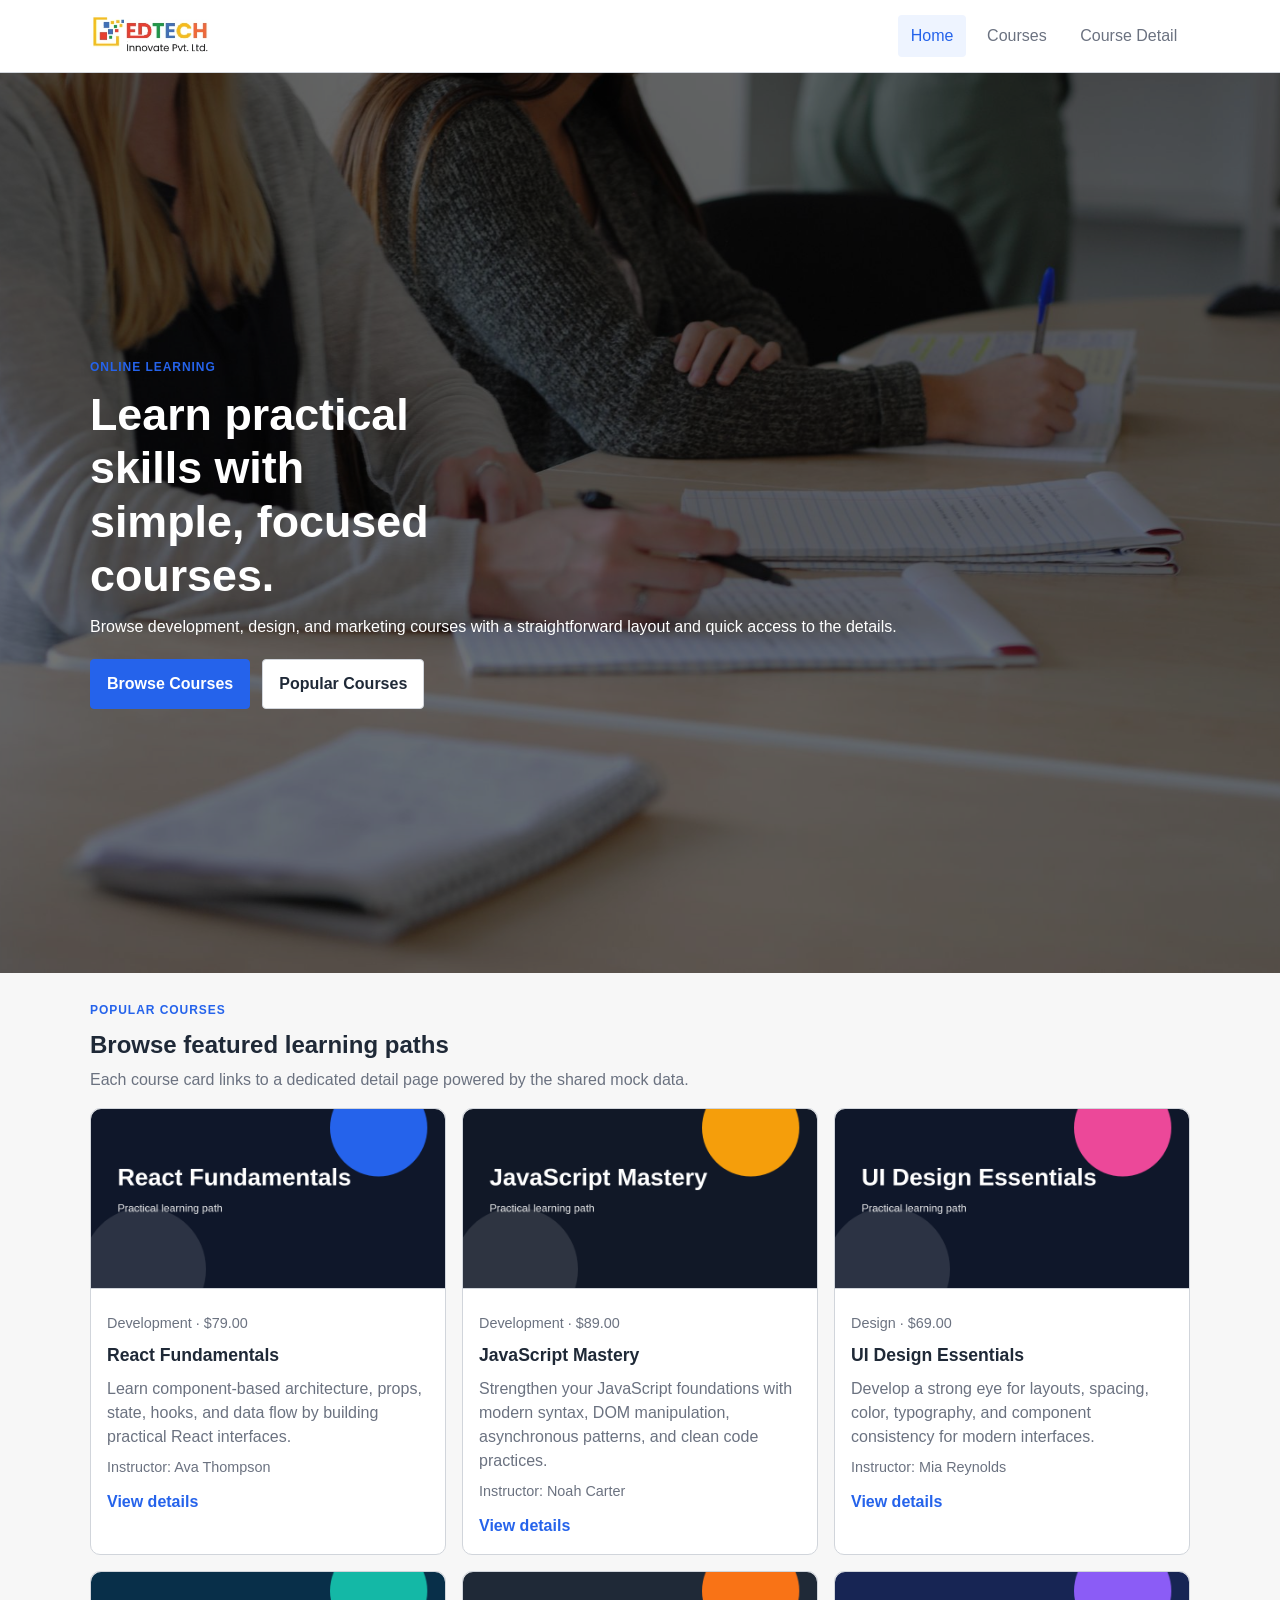
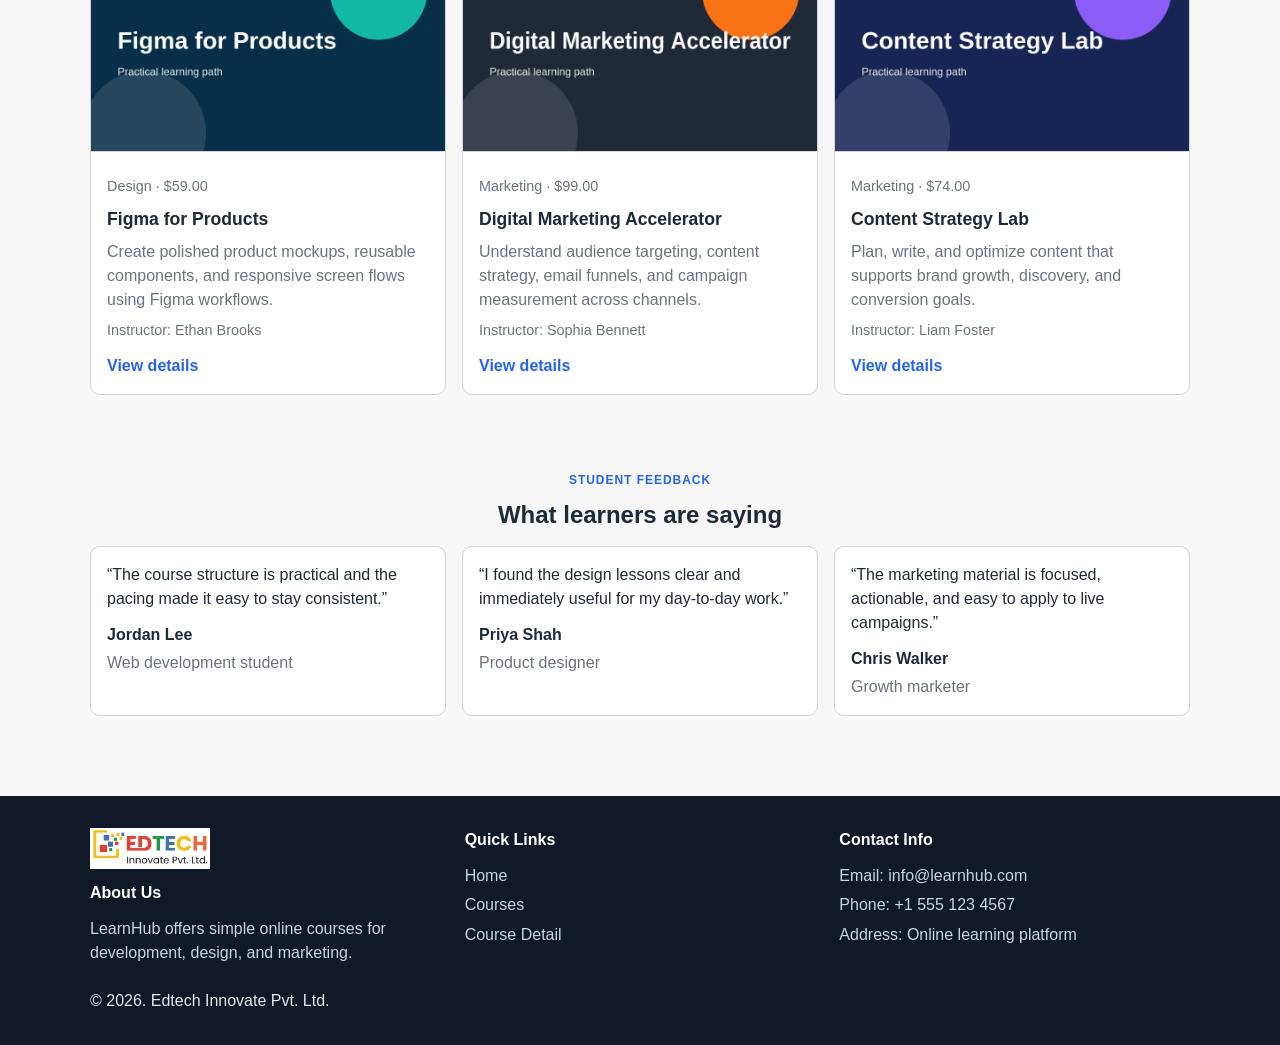
==== index.html @ 3e3bf273 "updating" ====
<!DOCTYPE html>
<html lang="en">

<head>
    <meta charset="UTF-8">
    <meta name="viewport" content="width=device-width, initial-scale=1.0">
    <title>LearnHub | Home</title>
    <link rel="preconnect" href="https://fonts.googleapis.com">
    <link rel="preconnect" href="https://fonts.gstatic.com" crossorigin>
    <link href="https://fonts.googleapis.com/css2?family=Manrope:wght@400;500;600;700;800&display=swap"
        rel="stylesheet">
    <link rel="stylesheet" href="css/style.css">
    <script src="js/courses.js" defer></script>
    <script src="js/script.js" defer></script>
</head>

<body>
    <header class="site-header">
        <div class="container nav-bar">
            <a href="index.html" class="brand" aria-label="LearnHub home">
                <img src="assests/updated-logo.webp" alt="LearnHub logo" class="brand-logo">
            </a>
            <button id="mobile-menu-button" class="menu-button" type="button" aria-controls="mobile-menu"
                aria-expanded="false">
                <span class="sr-only">Toggle menu</span>
                <span></span>
                <span></span>
                <span></span>
            </button>
            <nav class="desktop-nav" aria-label="Primary navigation">
                <a href="index.html" class="nav-link is-current">Home</a>
                <a href="courses.html" class="nav-link">Courses</a>
                <a href="course-detail.html?id=react-fundamentals" class="nav-link">Course Detail</a>
            </nav>
        </div>
        <div id="mobile-menu" class="mobile-nav hidden" aria-label="Mobile navigation">
            <a href="index.html" class="nav-link is-current">Home</a>
            <a href="courses.html" class="nav-link">Courses</a>
            <a href="course-detail.html?id=react-fundamentals" class="nav-link">Course Detail</a>
        </div>
    </header>

    <main>
        <section class="hero-section">
            <div class="container hero-grid">
                <div class="hero-copy">
                    <span class="eyebrow">Online learning</span>
                    <h1>Learn practical skills with simple, focused courses.</h1>
                    <p>Browse development, design, and marketing courses with a straightforward layout and quick access
                        to the details.</p>
                    <div class="hero-actions">
                        <a href="courses.html" class="button button-primary">Browse Courses</a>
                        <a href="#featured-courses" class="button button-secondary">Popular Courses</a>
                    </div>
                </div>
            </div>
        </section>

        <section class="section-block" id="featured-courses">
            <div class="container section-heading">
                <div>
                    <span class="eyebrow">Popular courses</span>
                    <h2>Browse featured learning paths</h2>
                </div>
                <p>Each course card links to a dedicated detail page powered by the shared mock data.</p>
            </div>
            <div class="container">
                <div id="featured-courses-grid" class="course-grid"></div>
            </div>
        </section>

        <section class="section-block testimonials-section">
            <div class="container section-heading centered">
                <div>
                    <span class="eyebrow">Student feedback</span>
                    <h2>What learners are saying</h2>
                </div>
            </div>
            <div class="container testimonial-grid">
                <article class="testimonial-card">
                    <p>“The course structure is practical and the pacing made it easy to stay consistent.”</p>
                    <strong>Jordan Lee</strong>
                    <span>Web development student</span>
                </article>
                <article class="testimonial-card">
                    <p>“I found the design lessons clear and immediately useful for my day-to-day work.”</p>
                    <strong>Priya Shah</strong>
                    <span>Product designer</span>
                </article>
                <article class="testimonial-card">
                    <p>“The marketing material is focused, actionable, and easy to apply to live campaigns.”</p>
                    <strong>Chris Walker</strong>
                    <span>Growth marketer</span>
                </article>
            </div>
        </section>
    </main>

    <footer class="site-footer">
        <div class="container footer-grid">
            <div class="footer-col">
                <img src="assests/updated-logo.webp" alt="LearnHub logo" class="footer-logo">
                <h3>About Us</h3>
                <p>LearnHub offers simple online courses for development, design, and marketing.</p>
            </div>
            <div class="footer-col">
                <h3>Quick Links</h3>
                <a href="index.html">Home</a>
                <a href="courses.html">Courses</a>
                <a href="course-detail.html?id=react-fundamentals">Course Detail</a>
            </div>
            <div class="footer-col">
                <h3>Contact Info</h3>
                <p>Email: info@learnhub.com</p>
                <p>Phone: +1 555 123 4567</p>
                <p>Address: Online learning platform</p>
            </div>
            <div class="footer-col">© 2026. Edtech Innovate Pvt. Ltd.</div>
        </div>
    </footer>
</body>

</html>
---- css/style.css ----
:root {
  --bg: #f7f7f7;
  --surface: #ffffff;
  --text: #1f2937;
  --muted: #6b7280;
  --line: #d1d5db;
  --primary: #2563eb;
  --container: 1100px;
}

* {
  box-sizing: border-box;
}

html {
  scroll-behavior: smooth;
}

body {
  margin: 0;
  font-family: Arial, Helvetica, sans-serif;
  background: var(--bg);
  color: var(--text);
  line-height: 1.5;
}

img {
  display: block;
  max-width: 100%;
}

a {
  color: inherit;
  text-decoration: none;
}

button,
input {
  font: inherit;
}

button {
  cursor: pointer;
}

.container {
  width: min(calc(100% - 2rem), var(--container));
  margin: 0 auto;
}

.hidden {
  display: none !important;
}

.sr-only {
  position: absolute;
  width: 1px;
  height: 1px;
  padding: 0;
  margin: -1px;
  overflow: hidden;
  clip: rect(0, 0, 0, 0);
  white-space: nowrap;
  border: 0;
}

.site-header {
  position: sticky;
  top: 0;
  z-index: 20;
  background: #fff;
  border-bottom: 1px solid var(--line);
}

.site-footer {
  background: #111827;
  color: #e5e7eb;
  margin-top: 2rem;
}

.nav-bar {
  min-height: 72px;
  display: flex;
  align-items: center;
  justify-content: space-between;
  gap: 1rem;
}

.brand-logo {
  width: 120px;
  height: auto;
}

.desktop-nav {
  display: none;
  align-items: center;
  gap: 0.5rem;
}

.nav-link {
  display: inline-flex;
  align-items: center;
  justify-content: center;
  padding: 0.55rem 0.8rem;
  border-radius: 4px;
  color: var(--muted);
}

.nav-link:hover,
.nav-link.is-current {
  color: var(--primary);
  background: #eef4ff;
}

.mobile-nav {
  display: grid;
  gap: 0.5rem;
  padding: 0 1rem 1rem;
}

.menu-button {
  width: 44px;
  height: 44px;
  display: inline-flex;
  flex-direction: column;
  justify-content: center;
  align-items: center;
  gap: 4px;
  border: 1px solid var(--line);
  border-radius: 4px;
  background: #fff;
}

.menu-button span {
  width: 18px;
  height: 2px;
  background: #111827;
  border-radius: 999px;
}
.hero-section {
  height: 100vh;
  display: flex;
  align-items: center;
  justify-content: center;
  width: 100%;
  position: relative;
  overflow: hidden;
  background-image: url("../assests/banner.jpg");
  background-size: cover;
  background-position: center;
  background-repeat: no-repeat;
}

.hero-section::before {
  content: "";
  position: absolute;
  inset: 0;
  background: rgba(0, 0, 0, 0.55);
  z-index: 0;
}

.hero-section > .container {
  position: relative;
  z-index: 1;
}

.hero-section,
.page-hero {
  padding: 2rem 0 1.5rem;
}

.hero-grid,
.detail-layout,
.course-grid,
.testimonial-grid,
#course-list,
#featured-courses-grid {
  display: grid;
  gap: 1rem;
}

.hero-copy h1,
.page-hero h1,
.section-heading h2,
.basic-card h1 {
  margin: 0;
  line-height: 1.2;
}

.hero-copy h1 {
  font-size: clamp(2rem, 5vw, 2.8rem);
  max-width: 14ch;
  color: #fff;
}

.hero-copy p {
  margin: 0.75rem 0 0;
  color: #fff;
}

.page-hero p,
.section-heading p,
.basic-card p,
.course-card-body p {
  margin: 0.5rem 0 0;
  color: var(--muted);
}

.eyebrow {
  display: inline-block;
  margin-bottom: 0.75rem;
  color: var(--primary);
  font-size: 0.75rem;
  font-weight: 700;
  text-transform: uppercase;
  letter-spacing: 0.08em;
}

.hero-actions,
.button-row,
.filter-group {
  display: flex;
  flex-wrap: wrap;
  gap: 0.75rem;
}

.hero-actions {
  margin-top: 1.25rem;
}

.button,
.filter-button,
.search-field input {
  border: 1px solid var(--line);
}

.button {
  display: inline-flex;
  align-items: center;
  justify-content: center;
  padding: 0.75rem 1rem;
  border-radius: 4px;
  background: #fff;
  font-weight: 700;
}

.button-primary {
  background: var(--primary);
  color: #fff;
  border-color: var(--primary);
}

.button-secondary {
  background: #fff;
}

.section-block {
  padding: 1.5rem 0 3rem;
}

.section-heading {
  margin-bottom: 1rem;
}

.section-heading.centered {
  text-align: center;
}

.search-field {
  display: grid;
  gap: 0.5rem;
  background: #fff;
  border: 1px solid var(--line);
  border-radius: 4px;
  padding: 0.9rem 1rem;
}

.search-field span {
  font-size: 0.9rem;
  font-weight: 700;
  color: var(--muted);
}

.search-field input {
  width: 100%;
  border-radius: 4px;
  padding: 0.75rem 0.85rem;
  background: #fff;
  color: var(--text);
}

.filter-button {
  padding: 0.75rem 0.95rem;
  border-radius: 4px;
  background: #fff;
  color: var(--text);
  font-weight: 700;
}

.filter-button.is-active,
.filter-button:hover {
  background: var(--primary);
  border-color: var(--primary);
  color: #fff;
}

.course-card,
.basic-card,
.testimonial-card {
  background: #fff;
  border: 1px solid var(--line);
  border-radius: 10px;
}

.course-card a {
  display: block;
  height: 100%;
}

.course-card img {
  width: 100%;
  height: 180px;
  object-fit: cover;
  border-bottom: 1px solid var(--line);
  border-top-left-radius: 10px;
  border-top-right-radius: 10px;
}

.course-card-body,
.basic-card {
  padding: 1rem;
}

.course-card-body h3 {
  margin: 0.5rem 0;
  font-size: 1.1rem;
}

.course-meta {
  margin: 0;
  color: var(--muted);
  font-size: 0.9rem;
}

.course-link {
  display: inline-block;
  margin-top: 0.75rem;
  color: var(--primary);
  font-weight: 700;
}

.basic-card-center {
  text-align: center;
}

.basic-card img {
  width: 100%;
  height: auto;
}

.status-message {
  min-height: 1.25rem;
  margin-top: 0.75rem;
  color: #166534;
}

.testimonial-card {
  padding: 1rem;
}

.testimonial-card p {
  margin: 0 0 0.75rem;
}

.testimonial-card strong,
.testimonial-card span {
  display: block;
}

.testimonial-card span {
  color: var(--muted);
  margin-top: 0.25rem;
}

.footer-inner {
  display: flex;
  flex-direction: column;
  gap: 0.5rem;
  padding: 1rem 0 2rem;
  border-top: 1px solid var(--line);
  color: var(--muted);
}

.footer-grid {
  display: grid;
  gap: 1.5rem;
  padding: 2rem 0;
}

.footer-col h3 {
  margin: 0 0 0.75rem;
  font-size: 1rem;
  color: #fff;
}

.footer-col p,
.footer-col a {
  margin: 0.35rem 0 0;
  color: #cbd5e1;
  display: block;
}

.footer-logo {
  width: 120px;
  height: auto;
  margin-bottom: 0.75rem;
}

@media (min-width: 640px) {
  .course-grid,
  .testimonial-grid,
  #course-list,
  #featured-courses-grid {
    grid-template-columns: repeat(2, minmax(0, 1fr));
  }

  .listing-toolbar {
    grid-template-columns: minmax(0, 1fr);
  }
}

@media (min-width: 768px) {
  .menu-button,
  .mobile-nav {
    display: none;
  }

  .desktop-nav {
    display: flex;
  }

  .hero-section {
    padding-top: 2.5rem;
  }

  .detail-layout {
    grid-template-columns: 1fr 1fr;
    align-items: start;
  }

  .listing-toolbar {
    display: grid;
    grid-template-columns: minmax(0, 1.2fr) minmax(0, 0.8fr);
    gap: 1rem;
    align-items: end;
  }

  .footer-grid {
    grid-template-columns: repeat(3, minmax(0, 1fr));
  }
}

@media (min-width: 1024px) {
  .course-grid,
  #course-list,
  #featured-courses-grid,
  .testimonial-grid {
    grid-template-columns: repeat(3, minmax(0, 1fr));
  }
}
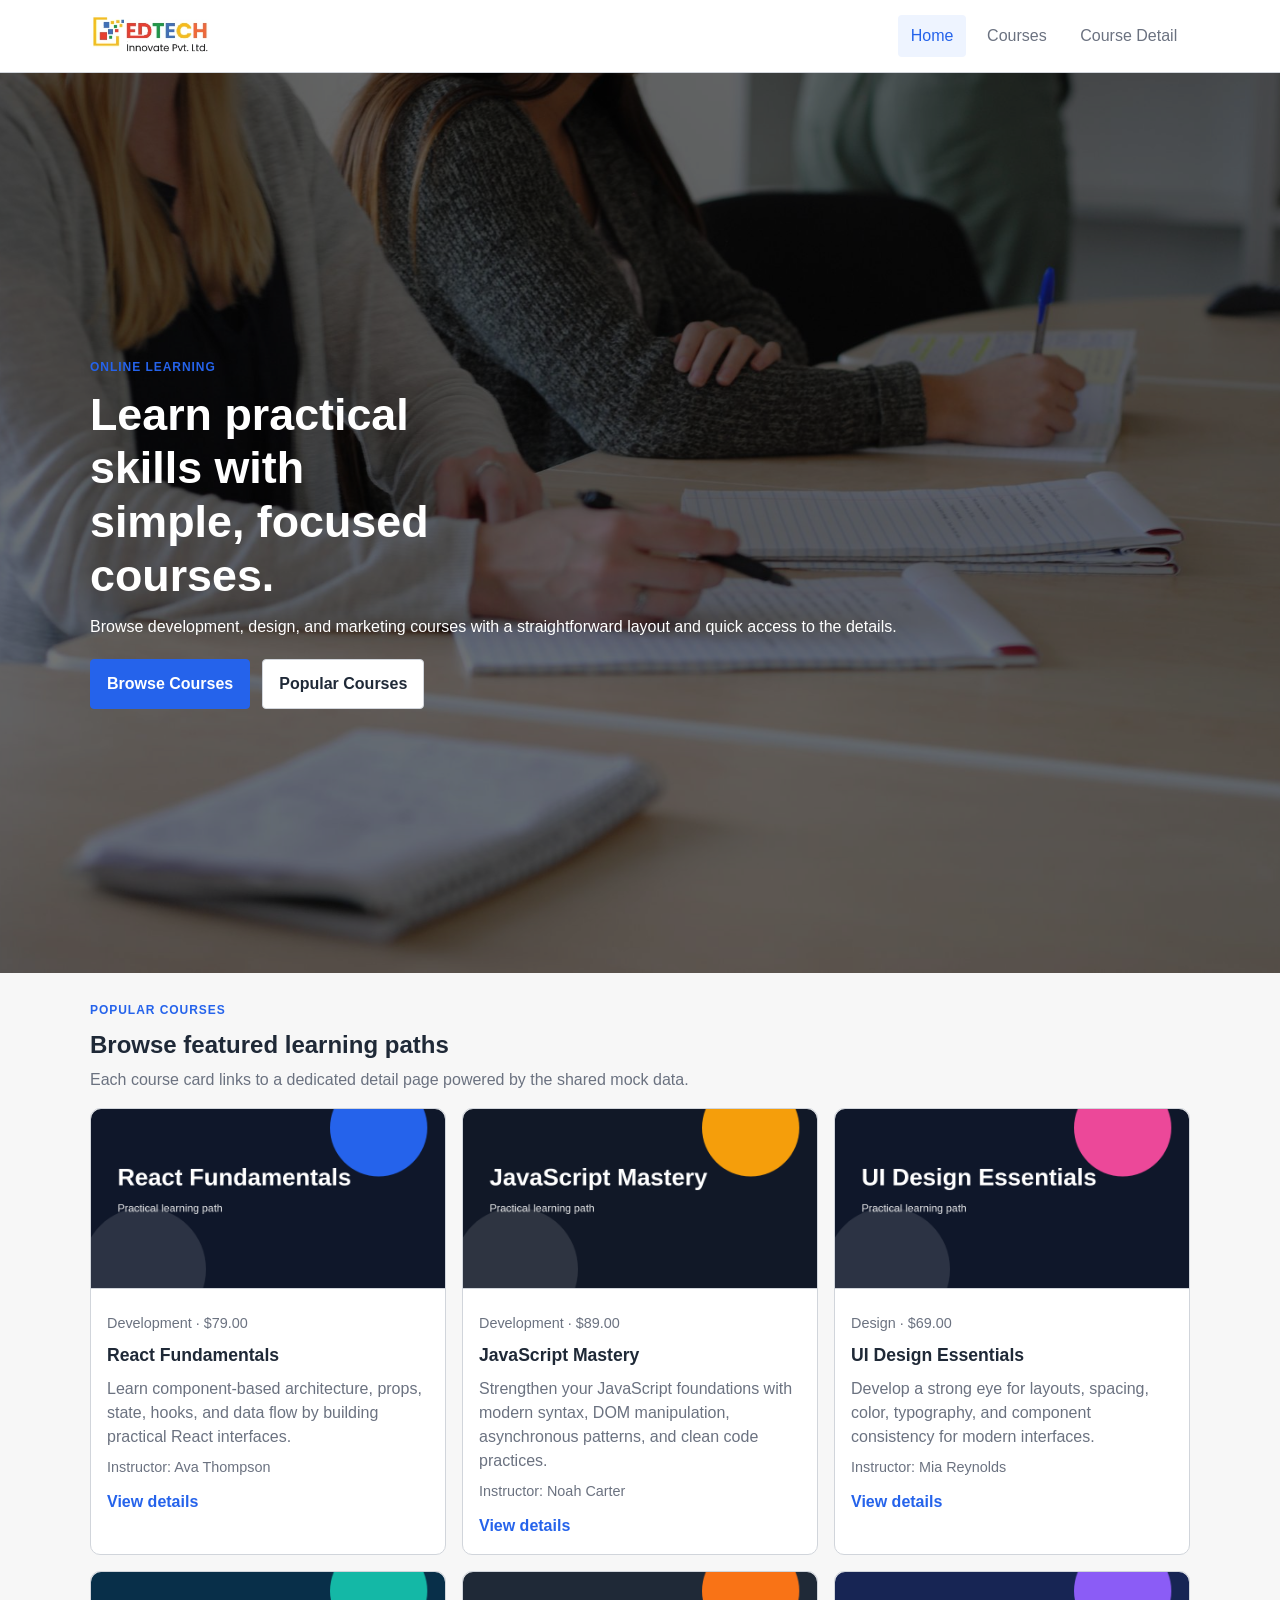
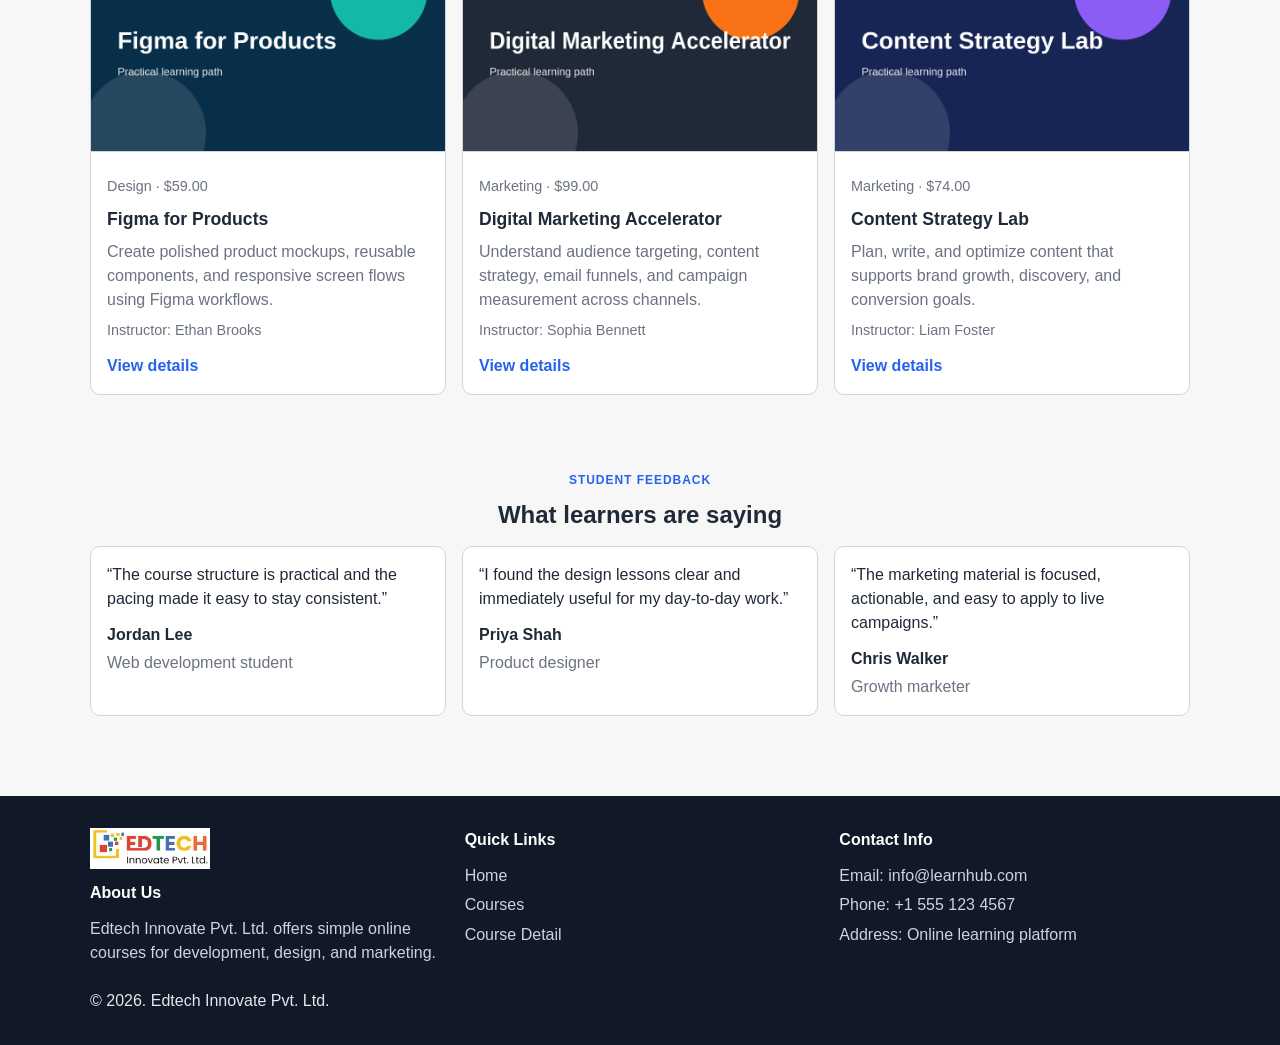
==== commit 2cbca51c: "changes" ====
--- a/index.html
+++ b/index.html
@@ -101,7 +101,7 @@
             <div class="footer-col">
                 <img src="assests/updated-logo.webp" alt="LearnHub logo" class="footer-logo">
                 <h3>About Us</h3>
-                <p>LearnHub offers simple online courses for development, design, and marketing.</p>
+                <p>Edtech Innovate Pvt. Ltd. offers simple online courses for development, design, and marketing.</p>
             </div>
             <div class="footer-col">
                 <h3>Quick Links</h3>
